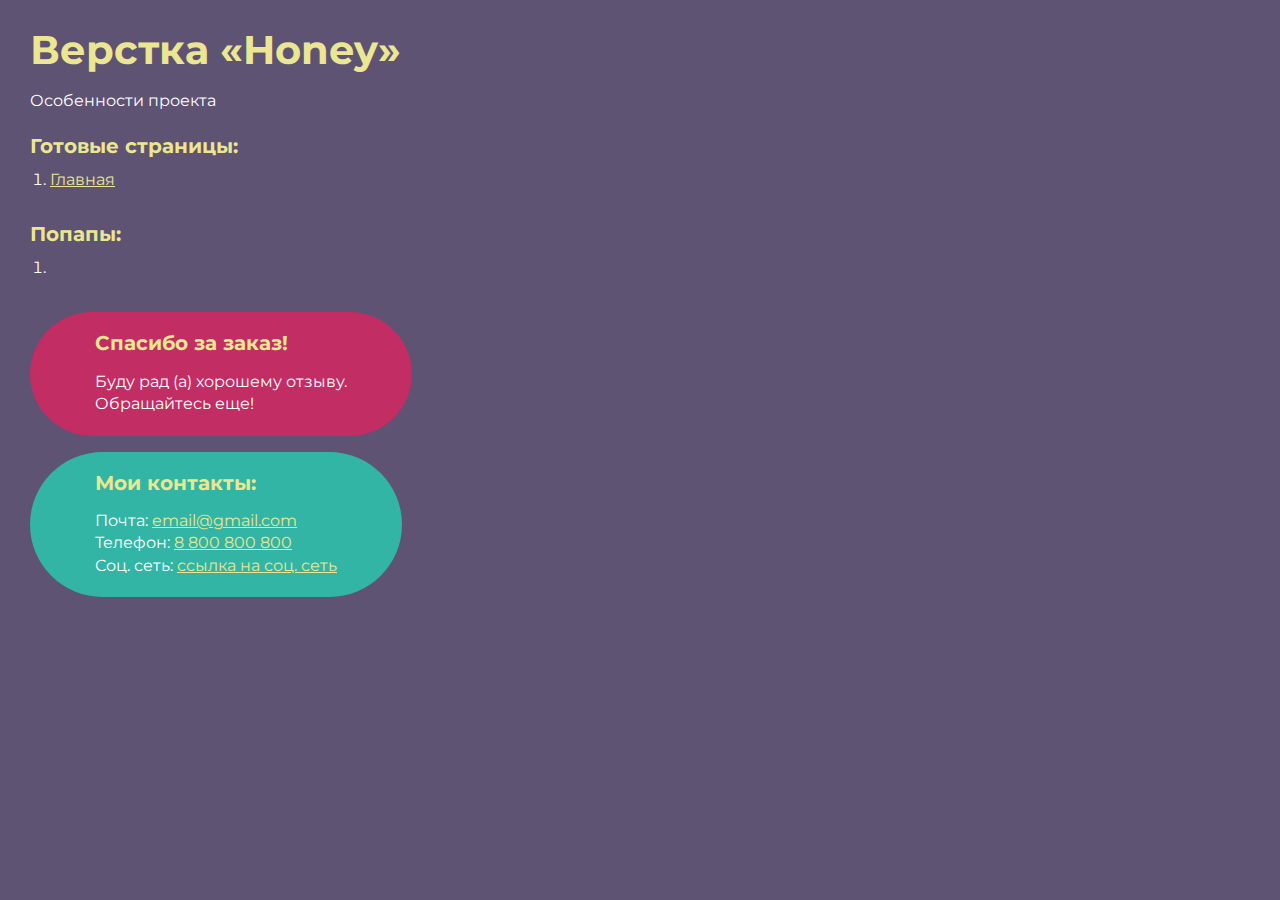
==== index.html @ f439eab4 "Add files via upload" ====
<!DOCTYPE html>
<html>

<head>
	<meta charset="UTF-8">
	<meta name="viewport" content="width=device-width, initial-scale=1.0">
	<title>Верстка «Honey»</title>
</head>

<body>
	<div class="rootpage">
		<h1>Верстка «Honey»</h1>
		<div class="rootpage__info">
			Особенности проекта
		</div>
		<h2>Готовые страницы:</h2>
		<ol class="rootpage__list">
			<li><a target="_blank" href="home.html">Главная</a></li>
		</ol>
		<h2>Попапы:</h2>
		<ol class="rootpage__list">
			<li><a target="_blank" href="home.html#"></a></li>
		</ol>
		<div class="rootpage__tnx">
			<h2>Спасибо за заказ!</h2>
			<p>Буду рад (а) хорошему отзыву.</p>
			<p>Обращайтесь еще!</p>
		</div>
		<div class="rootpage__contacts">
			<h2>Мои контакты:</h2>
			<p>Почта: <a href="mailto:email@gmail.com">email@gmail.com</a></p>
			<p>Телефон: <a href="tel:8800800800">8 800 800 800</a></p>
			<p>Соц. сеть: <a href="">ссылка на соц. сеть</a></p>
		</div>
	</div>
</body>
<style>
	@charset "UTF-8";
	@import url("https://fonts.googleapis.com/css?family=Montserrat:regular,700&display=swap");

	*,
	*::before,
	*::after {
		padding: 0px;
		margin: 0px;
		border: 0px;
		box-sizing: border-box;
	}

	html,
	body {
		height: 100%;
		margin: 0;
		padding: 0;
		min-width: 320px;
		width: 100%;
		color: #fff;
		background-color: #5e5373;
	}

	body {
		font-family: Montserrat;
		font-size: 100%;
		line-height: 1;
		font-size: 1rem;
	}

	a {
		text-decoration: underline;
		color: #ebe691
	}

	a:visited {
		text-decoration: underline;
		color: #aaa768;
	}

	a:hover {
		text-decoration: none;
	}

	ul li {
		list-style: none;
	}

	img {
		vertical-align: top;
	}

	.wrapper {
		width: 100%;
		min-height: 100%;
		overflow: hidden;
	}

	.rootpage {
		padding: 30px;
		display: flex;
		flex-direction: column;
		align-items: flex-start;
	}

	@media (max-width: 767px) {
		.rootpage {
			padding: 30px 15px;
		}
	}

	h1 {
		color: #ebe691;
		font-size: 2.5rem;
		margin: 0px 0px 1.25rem 0px;
	}

	@media (max-width: 767px) {
		h1 {
			font-size: 1.85rem;
			margin: 0px 0px 1.25rem 0px;
		}
	}

	h2 {
		color: #ebe691;
		font-size: 1.25rem;
		margin: 0px 0px 1rem 0px;
	}

	@media (max-width: 767px) {
		h2 {
			font-size: 1.125rem;
			margin: 0px 0px 1rem 0px;
		}
	}

	.rootpage__info {
		line-height: 140%;
		margin: 0px 0px 1.5rem 0px;
	}

	.rootpage__list {
		margin: 0px 0px 2.25rem 1.25rem;
	}

	.rootpage__list li:not(:last-child) {
		margin: 0px 0px 15px 0px;
	}

	.rootpage__contacts,
	.rootpage__tnx {
		border-radius: 200px;
		padding: 20px 65px;
		line-height: 140%;
	}

	@media (max-width: 767px) {

		.rootpage__contacts,
		.rootpage__tnx {
			border-radius: 40px;
			padding: 20px;
		}
	}

	.rootpage__contacts {
		background: #32b5a4;

	}

	.rootpage__contacts a {
		color: #ebe691;
	}

	.rootpage__tnx {
		background: #c22d63;
		margin: 0px 0px 1rem 0px;
	}
</style>

</html>
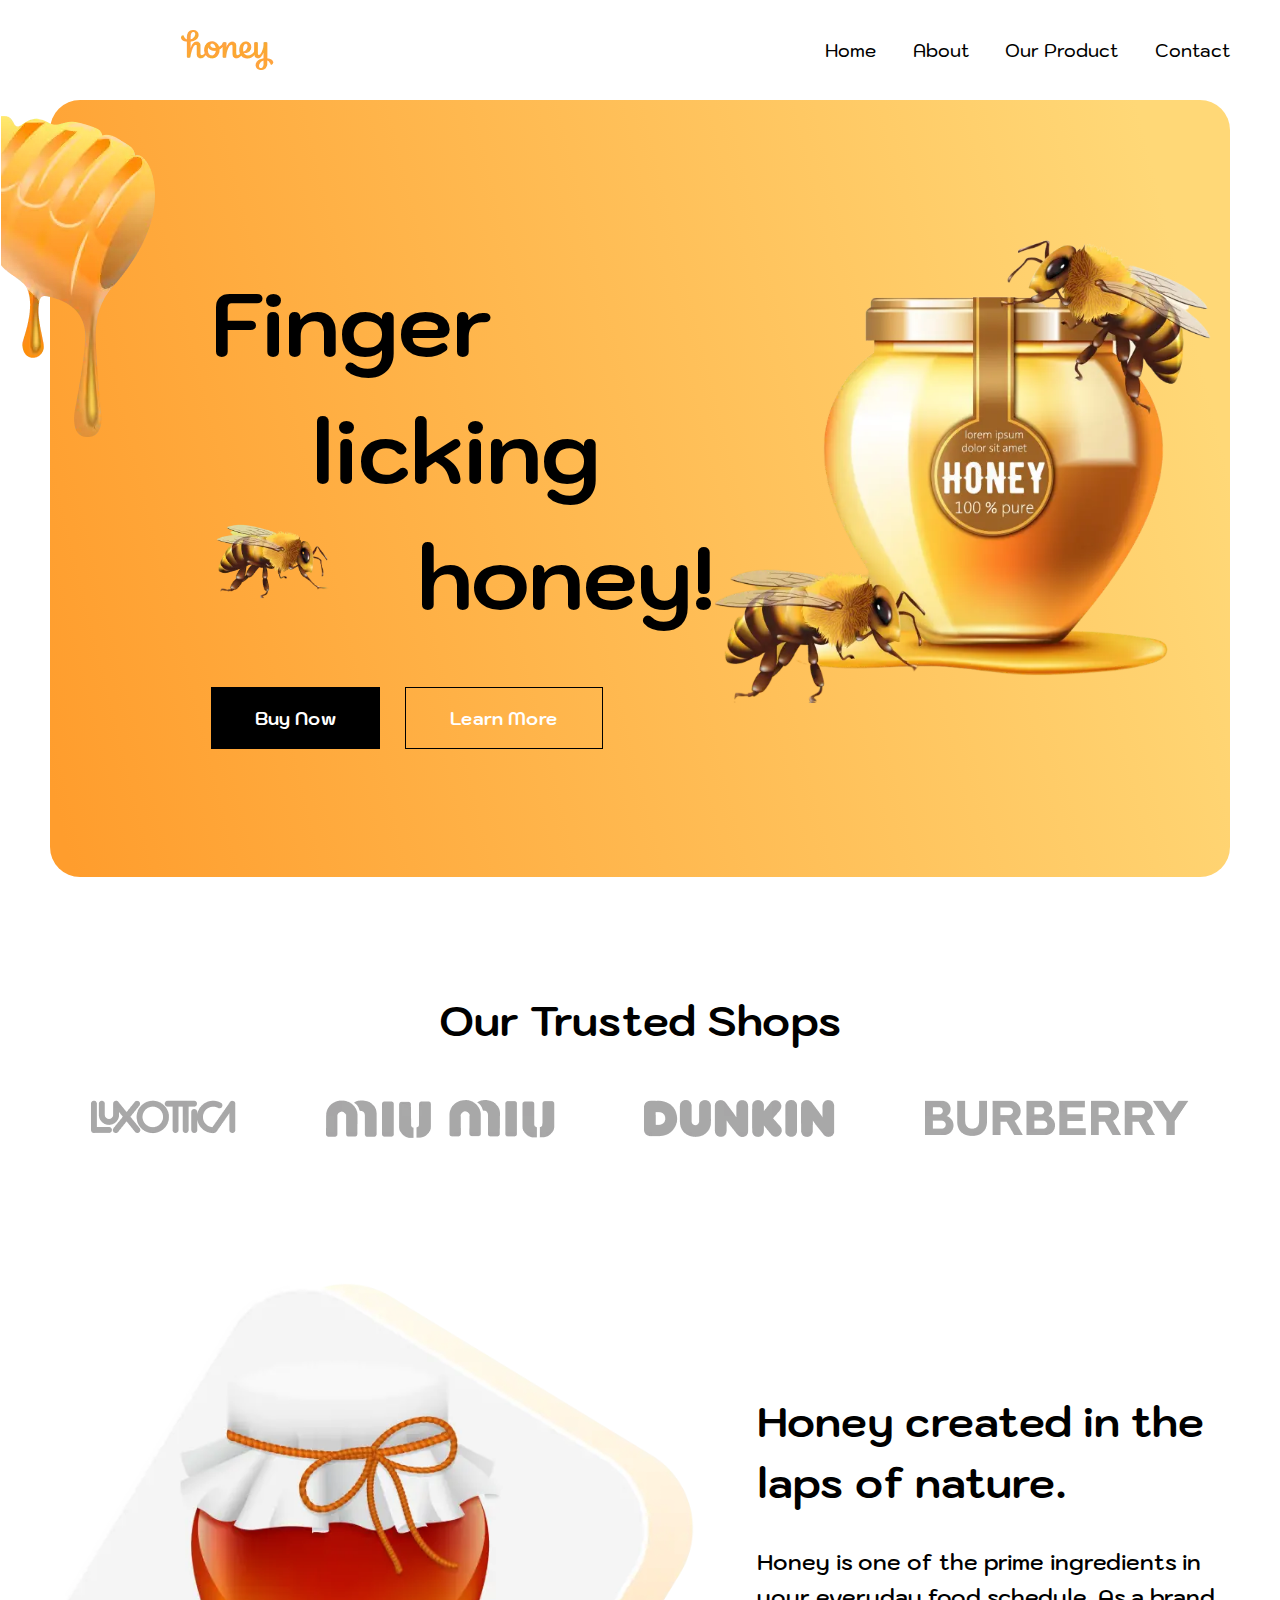
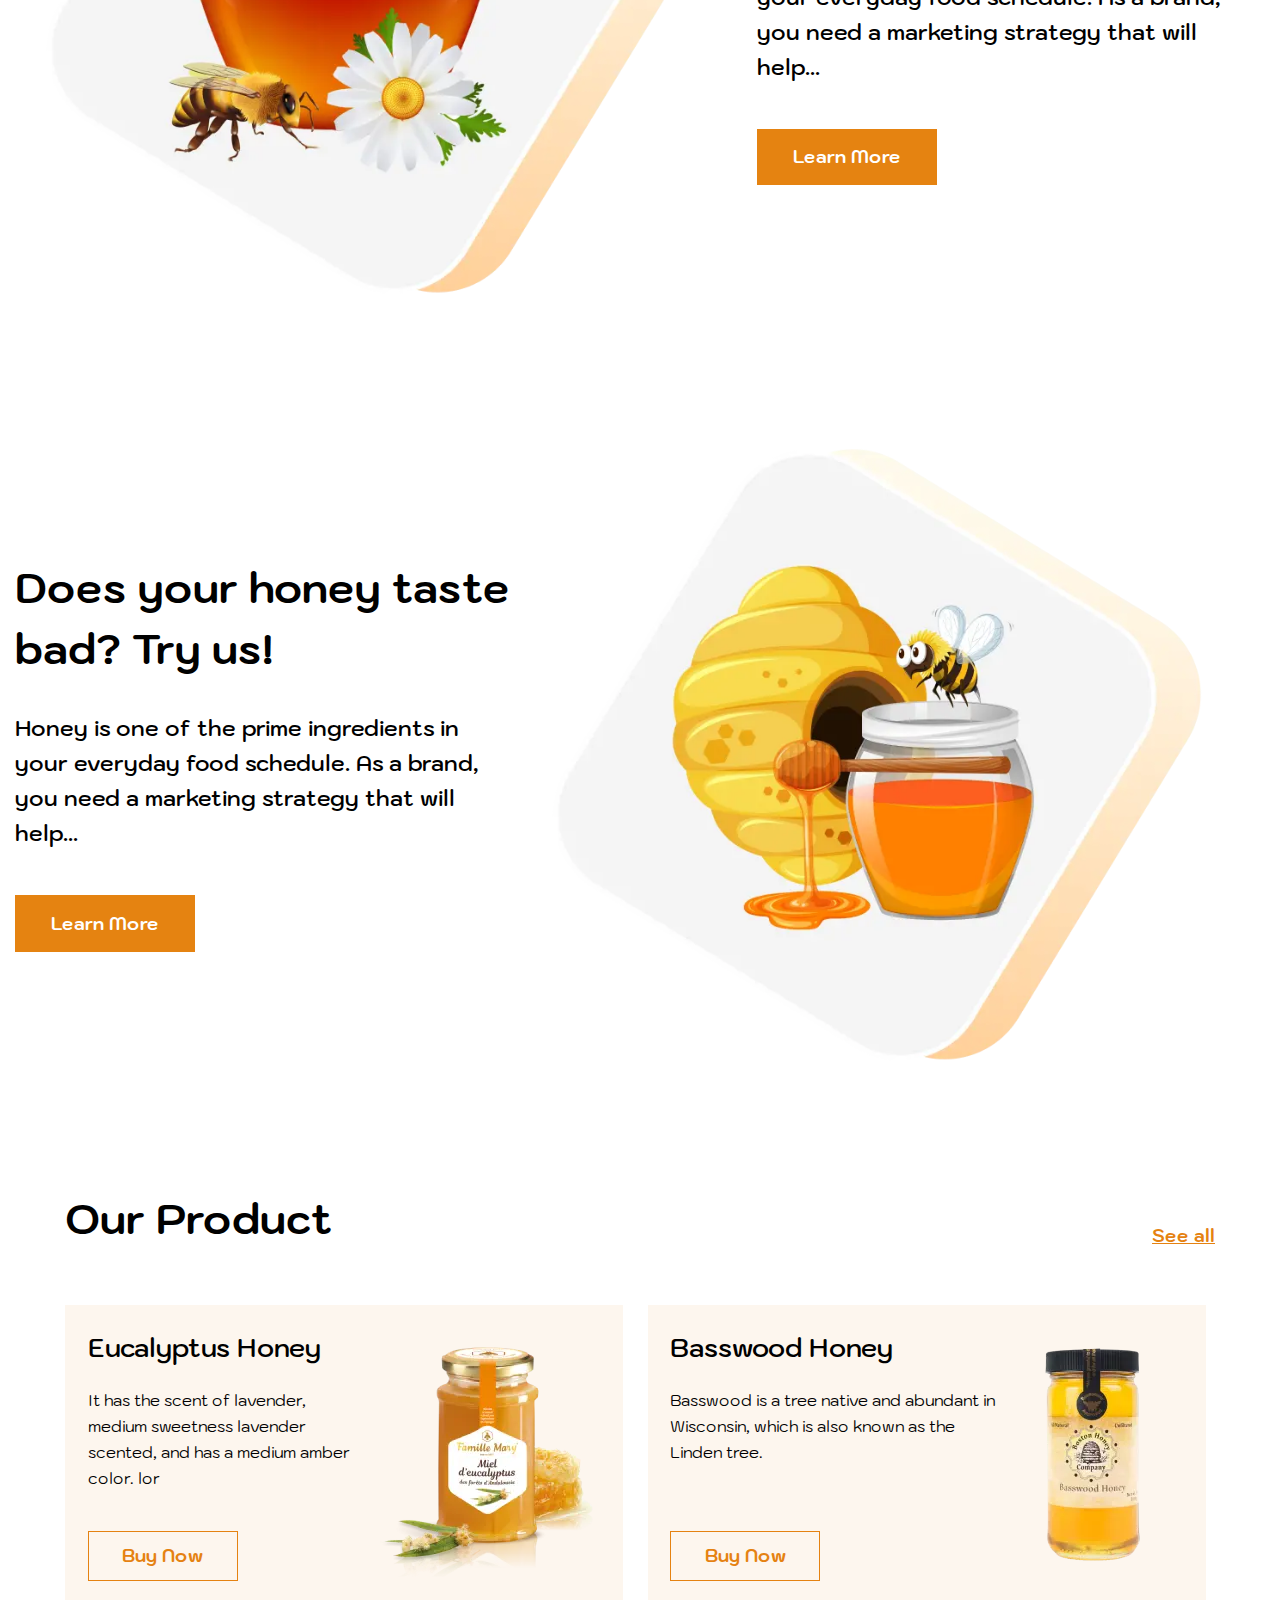
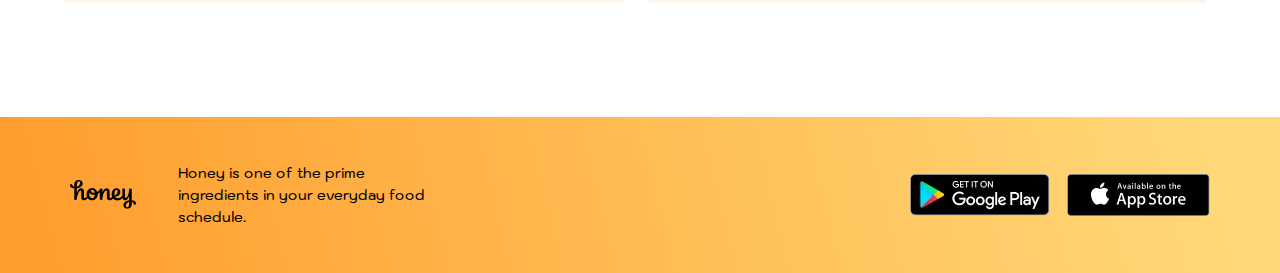
==== commit b12ac4ae: "Rename home.html to index.html" ====
--- a/index.html
+++ b/index.html
@@ -1,179 +1,180 @@
 <!DOCTYPE html>
-<html>
+<html lang="ru">
 
 <head>
+	<title>Главная</title>
 	<meta charset="UTF-8">
+	<meta name="format-detection" content="telephone=no">
+	<!-- <style>body{opacity: 0;}</style> -->
+	<link rel="stylesheet" href="css/style.min.css?_v=20220110150148">
+	<link rel="shortcut icon" href="favicon.ico">
+	<link rel="preconnect" href="https://fonts.googleapis.com">
+	<link rel="preconnect" href="https://fonts.gstatic.com" crossorigin>
+	<link href="https://fonts.googleapis.com/css2?family=Kodchasan:wght@500;600;700&display=swap&_v=20220110150148" rel="stylesheet">
+	<link rel="stylesheet" href="https://use.fontawesome.com/releases/v5.6.1/css/all.css?_v=20220110150148" integrity="sha384-gfdkjb5BdAXd+lj+gudLWI+BXq4IuLW5IT+brZEZsLFm++aCMlF1V92rMkPaX4PP" crossorigin="anonymous">
+	<!-- <meta name="robots" content="noindex, nofollow"> -->
 	<meta name="viewport" content="width=device-width, initial-scale=1.0">
-	<title>Верстка «Honey»</title>
 </head>
 
 <body>
-	<div class="rootpage">
-		<h1>Верстка «Honey»</h1>
-		<div class="rootpage__info">
-			Особенности проекта
-		</div>
-		<h2>Готовые страницы:</h2>
-		<ol class="rootpage__list">
-			<li><a target="_blank" href="home.html">Главная</a></li>
-		</ol>
-		<h2>Попапы:</h2>
-		<ol class="rootpage__list">
-			<li><a target="_blank" href="home.html#"></a></li>
-		</ol>
-		<div class="rootpage__tnx">
-			<h2>Спасибо за заказ!</h2>
-			<p>Буду рад (а) хорошему отзыву.</p>
-			<p>Обращайтесь еще!</p>
-		</div>
-		<div class="rootpage__contacts">
-			<h2>Мои контакты:</h2>
-			<p>Почта: <a href="mailto:email@gmail.com">email@gmail.com</a></p>
-			<p>Телефон: <a href="tel:8800800800">8 800 800 800</a></p>
-			<p>Соц. сеть: <a href="">ссылка на соц. сеть</a></p>
+	<div class="wrapper">
+		<header class="header">
+			<div class="header__container">
+				<div class="header__logo">
+					<picture><source srcset="img/header/Vector.webp"type="image/webp"><img src="img/header/Vector.png" alt=""></picture>
+				</div>
+				<button type="button" class="menu__icon icon-menu"><span></span></button>
+				<nav class="header__menu menu">
+					<ul class="menu__list">
+						<li class="menu__item"><a href="" class="menu__link">Home</a></li>
+						<li class="menu__item"><a href="" class="menu__link">About</a></li>
+						<li class="menu__item"><a href="" class="menu__link">Our Product</a></li>
+						<li class="menu__item"><a href="" class="menu__link">Contact</a></li>
+					</ul>
+				</nav>
+
+			</div>
+		</header>
+		<main class="page">
+			<div class="fullscreen">
+				<div class="fullscreen__container">
+					<picture><source srcset="img/header/med.webp"type="image/webp"><img src="img/header/med.png" alt="" class="fullscreen__honeycomb"></picture>
+					<div class="fullscreen__info info_fullscreen">
+						<div class="info_fullscreen__title">
+							<h1 class="title-top title">Finger</h1><br>
+							<h1 class="title title-center title ">licking</h1><br>
+							<div class="title-bottom">
+								<div><picture><source srcset="img/header/phela.webp"type="image/webp"><img src="img/header/phela.png" alt="" class="title-bottom__bee"></picture></div>
+								<h1 class="title">honey!
+								</h1>
+							</div>
+						</div>
+						<div class="info_fullscreen__btns">
+							<a href="" class="btn__buy btn">Buy Now</a>
+							<a href="" class="btn__learn btn">Learn More</a>
+						</div>
+					</div>
+					<div class="fullscreen__bg bg-fullscreen">
+						<div><picture><source srcset="img/header/honey.webp"type="image/webp"><img src="img/header/honey.png" alt="" class="bg-fullscreen__honey"></picture></div>
+					</div>
+				</div>
+
+			</div>
+			<div class="shops">
+				<div class="shops__container">
+					<div class="shops__title">
+						<h2>Our Trusted Shops</h2>
+					</div>
+					<div class="shops__brends">
+						<picture><source srcset="img/main/brend1.webp"type="image/webp"><img src="img/main/brend1.png" alt=""></picture>
+						<picture><source srcset="img/main/brend2.webp"type="image/webp"><img src="img/main/brend2.png" alt=""></picture>
+						<picture><source srcset="img/main/brend3.webp"type="image/webp"><img src="img/main/brend3.png" alt=""></picture>
+						<picture><source srcset="img/main/brend4.webp"type="image/webp"><img src="img/main/brend4.png" alt=""></picture>
+					</div>
+				</div>
+			</div>
+			<div class="honey-main">
+				<div class="honey-main__container">
+					<div class="honey-main__block">
+						<div class="honey-main__pic">
+							<picture><source srcset="img/main/pzdz.webp"type="image/webp"><img src="img/main/pzdz.png" alt=""></picture>
+						</div>
+						<div class="honey-main__info info-honeyMain">
+							<h3 class="info-honeyMain__title">Honey created in the laps of nature.</h3>
+							<p class="info-honeyMain__descr">Honey is one of the prime ingredients in your everyday food schedule. As a
+								brand, you need a marketing strategy that will help...</p>
+							<a href="" class=" info-honeyMain__btn">Learn More</a>
+						</div>
+
+					</div>
+					<div class="honey-main__block2">
+						<div class="honey-main__pic">
+							<picture><source srcset="img/main/pzdz2.webp"type="image/webp"><img src="img/main/pzdz2.png" alt=""></picture>
+						</div>
+						<div class="honey-main__info info-honeyMain">
+							<h3 class="info-honeyMain__title">Does your honey taste bad? Try us!
+							</h3>
+							<p class="info-honeyMain__descr">Honey is one of the prime ingredients in your everyday food schedule. As a brand, you need a marketing strategy that will help...</p>
+							<a href="" class=" info-honeyMain__btn">Learn More</a>
+						</div>
+
+					</div>
+				</div>
+
+			</div>
+			<div class="our-product">
+				<div class="our-product__container">
+					<div class="our-product__title">
+						<h3>Our Product</h3>
+						<a href="">See all</a>
+					</div>
+					<div class="our-product__goods goods">
+						<div class="goods__item item-good">
+							<div class="item-good__info
+            ">
+								<div class="item-good__title">
+									<span>Eucalyptus Honey</span>
+								</div>
+								<p class="item-good__descr">It has the scent of lavender, medium sweetness
+									lavender scented, and has a medium amber color.
+									lor</p>
+								<a href="" class="item-good__btn">Buy Now</a>
+							</div>
+							<div class="item-good__pic ">
+								<picture><source srcset="img/main/our1.webp"type="image/webp"><img src="img/main/our1.png" alt="" class="pic__Eucalyptus"></picture>
+							</div>
+						</div>
+						<div class="goods__item item-good">
+							<div class="item-good__info
+            ">
+								<div class="item-good__title">
+									<span>Basswood Honey</span>
+								</div>
+								<p class="item-good__descr ps">Basswood is a tree native and abundant in Wisconsin, which is also known as the Linden tree.
+
+								</p>
+								<a href="" class="item-good__btn">Buy Now</a>
+							</div>
+							<div class="item-good__pic pic ">
+								<picture><source srcset="img/main/our2.webp"type="image/webp"><img src="img/main/our2.png" alt="" class="pic__Basswood "></picture>
+							</div>
+						</div>
+					</div>
+				</div>
+			</div>
+		</main>
+		<footer class="footer">
+			<div class="footer__container">
+				<div class="footer__info footer-info">
+					<picture><source srcset="img/footer/logo.webp"type="image/webp"><img src="img/footer/logo.png" alt="" class="footer-info__logo"></picture>
+					<p class="footer-info__descr">Honey is one of the prime ingredients in your everyday food schedule. </p>
+				</div>
+				<ul class="footer__social-list">
+					<li><a href=""><i class="fab fa-facebook-f"></i></a></li>
+					<li><a href=""><i class="fab fa-twitter"></i></a></li>
+					<li><a href=""><i class="fab fa-google-plus-g"></i></a></li>
+					<li><a href=""><i class="fab fa-pinterest-p"></i></a></li>
+				</ul>
+				<div class="footer__apps">
+					<picture><source srcset="img/footer/googleplay.webp"type="image/webp"><img src="img/footer/googleplay.png" alt=""></picture>
+					<picture><source srcset="img/footer/appstore.webp"type="image/webp"><img src="img/footer/appstore.png" alt=""></picture>
+				</div>
+			</div>
+		</footer>
+	</div>
+	<!-- 
+<div id="popup" aria-hidden="true" class="popup">
+	<div class="popup__wrapper">
+		<div class="popup__content">
+			<button data-close type="button" class="popup__close">Закрыть</button>
+			<div class="popup__text">
+			</div>
 		</div>
 	</div>
+</div>
+ -->
+
+	<script src="js/app.min.js?_v=20220110150148"></script>
 </body>
-<style>
-	@charset "UTF-8";
-	@import url("https://fonts.googleapis.com/css?family=Montserrat:regular,700&display=swap");
 
-	*,
-	*::before,
-	*::after {
-		padding: 0px;
-		margin: 0px;
-		border: 0px;
-		box-sizing: border-box;
-	}
-
-	html,
-	body {
-		height: 100%;
-		margin: 0;
-		padding: 0;
-		min-width: 320px;
-		width: 100%;
-		color: #fff;
-		background-color: #5e5373;
-	}
-
-	body {
-		font-family: Montserrat;
-		font-size: 100%;
-		line-height: 1;
-		font-size: 1rem;
-	}
-
-	a {
-		text-decoration: underline;
-		color: #ebe691
-	}
-
-	a:visited {
-		text-decoration: underline;
-		color: #aaa768;
-	}
-
-	a:hover {
-		text-decoration: none;
-	}
-
-	ul li {
-		list-style: none;
-	}
-
-	img {
-		vertical-align: top;
-	}
-
-	.wrapper {
-		width: 100%;
-		min-height: 100%;
-		overflow: hidden;
-	}
-
-	.rootpage {
-		padding: 30px;
-		display: flex;
-		flex-direction: column;
-		align-items: flex-start;
-	}
-
-	@media (max-width: 767px) {
-		.rootpage {
-			padding: 30px 15px;
-		}
-	}
-
-	h1 {
-		color: #ebe691;
-		font-size: 2.5rem;
-		margin: 0px 0px 1.25rem 0px;
-	}
-
-	@media (max-width: 767px) {
-		h1 {
-			font-size: 1.85rem;
-			margin: 0px 0px 1.25rem 0px;
-		}
-	}
-
-	h2 {
-		color: #ebe691;
-		font-size: 1.25rem;
-		margin: 0px 0px 1rem 0px;
-	}
-
-	@media (max-width: 767px) {
-		h2 {
-			font-size: 1.125rem;
-			margin: 0px 0px 1rem 0px;
-		}
-	}
-
-	.rootpage__info {
-		line-height: 140%;
-		margin: 0px 0px 1.5rem 0px;
-	}
-
-	.rootpage__list {
-		margin: 0px 0px 2.25rem 1.25rem;
-	}
-
-	.rootpage__list li:not(:last-child) {
-		margin: 0px 0px 15px 0px;
-	}
-
-	.rootpage__contacts,
-	.rootpage__tnx {
-		border-radius: 200px;
-		padding: 20px 65px;
-		line-height: 140%;
-	}
-
-	@media (max-width: 767px) {
-
-		.rootpage__contacts,
-		.rootpage__tnx {
-			border-radius: 40px;
-			padding: 20px;
-		}
-	}
-
-	.rootpage__contacts {
-		background: #32b5a4;
-
-	}
-
-	.rootpage__contacts a {
-		color: #ebe691;
-	}
-
-	.rootpage__tnx {
-		background: #c22d63;
-		margin: 0px 0px 1rem 0px;
-	}
-</style>
-
-</html>+</html>
--- a/css/style.min.css
+++ b/css/style.min.css
@@ -0,0 +1 @@
+@charset "UTF-8";*{padding:0;margin:0;border:0}*,:after,:before{-webkit-box-sizing:border-box;box-sizing:border-box}body,html{height:100%;min-width:320px}body{color:#000;line-height:1;font-family:Kodchasan;font-size:.875rem;-ms-text-size-adjust:100%;-moz-text-size-adjust:100%;-webkit-text-size-adjust:100%;-webkit-font-smoothing:antialiased;-moz-osx-font-smoothing:grayscale}button,input,textarea{font-family:Kodchasan;font-size:inherit}button{cursor:pointer;color:inherit;background-color:inherit}a{color:inherit}a:link,a:visited{text-decoration:none}a:hover{text-decoration:none}ul li{list-style:none}img{vertical-align:top}h1,h2,h3,h4,h5,h6{font-weight:inherit;font-size:inherit}.lock body{overflow:hidden;-ms-touch-action:none;touch-action:none}.wrapper{min-height:100%;display:-webkit-box;display:-ms-flexbox;display:flex;-webkit-box-orient:vertical;-webkit-box-direction:normal;-ms-flex-direction:column;flex-direction:column;overflow:hidden}.wrapper>main{-webkit-box-flex:1;-ms-flex:1 1 auto;flex:1 1 auto}.wrapper>*{min-width:0}[class*=__container]{max-width:93.75rem;-webkit-box-sizing:content-box;box-sizing:content-box;margin:0 auto;padding:0 .9375rem}[class*=-ibg]{position:relative}[class*=-ibg] img{position:absolute;width:100%;height:100%;top:0;left:0;-o-object-fit:cover;object-fit:cover}[class*=-ibg_contain] img{-o-object-fit:contain;object-fit:contain}.header__container{padding:1.875rem 3.125rem;display:-webkit-box;display:-ms-flexbox;display:flex;-webkit-box-align:center;-ms-flex-align:center;align-items:center;-webkit-box-pack:justify;-ms-flex-pack:justify;justify-content:space-between}.header__logo{display:-webkit-box;display:-ms-flexbox;display:flex;-webkit-box-flex:0;-ms-flex:0 1 30%;flex:0 1 30%;-webkit-box-pack:center;-ms-flex-pack:center;justify-content:center}.menu__list{display:-webkit-box;display:-ms-flexbox;display:flex;-ms-flex-wrap:wrap;flex-wrap:wrap;-webkit-box-pack:center;-ms-flex-pack:center;justify-content:center;-webkit-box-flex:1;-ms-flex:1 1 auto;flex:1 1 auto}.menu__link{font-size:1.125rem;font-weight:500;line-height:1.2777777778;-webkit-transition:all .3s ease;-o-transition:all .3s ease;transition:all .3s ease}.menu__link:hover{font-weight:700}.footer{background:-o-linear-gradient(13.98deg,#ff9d2d 1.66%,#ffd877 93.21%);background:linear-gradient(76.02deg,#ff9d2d 1.66%,#ffd877 93.21%)}.footer__container{padding:2.8125rem .9375rem;display:-webkit-box;display:-ms-flexbox;display:flex;-webkit-box-pack:justify;-ms-flex-pack:justify;justify-content:space-between;-webkit-box-align:center;-ms-flex-align:center;align-items:center;max-width:71.25rem;position:relative}.footer__info{display:-webkit-box;display:-ms-flexbox;display:flex;-webkit-box-align:center;-ms-flex-align:center;align-items:center}.footer-info__descr{font-weight:500;line-height:22px}.footer__social-list{display:-webkit-box;display:-ms-flexbox;display:flex}.fab{font-size:30px;color:#000;-webkit-transition:all .3s ease;-o-transition:all .3s ease;transition:all .3s ease}.fab:hover{color:#003cff}.footer__apps{display:-webkit-box;display:-ms-flexbox;display:flex;gap:1.25rem}.footer__apps img{width:100%;-webkit-transition:all .3s ease;-o-transition:all .3s ease;transition:all .3s ease}.footer__apps img:hover{cursor:pointer}.fullscreen{padding:0 3.125rem}.fullscreen__container{padding:5.625rem .625rem 5.625rem 4.875rem;display:-webkit-box;display:-ms-flexbox;display:flex;background:-o-linear-gradient(13.98deg,#ff9d2d 1.66%,#ffd877 93.21%);background:linear-gradient(76.02deg,#ff9d2d 1.66%,#ffd877 93.21%);border-radius:30px;position:relative}.fullscreen__container .fullscreen__honeycomb{position:absolute;left:-49px;top:15px}.info_fullscreen__title{position:relative}.info_fullscreen__title .title{font-weight:700}.info_fullscreen__title .title-center{margin-left:6.25rem}.info_fullscreen__title .title-bottom{display:-webkit-box;display:-ms-flexbox;display:flex}.info_fullscreen__title .title-bottom .title-bottom__bee{width:100%;min-width:7.5rem;height:auto;position:relative}.fullscreen__bg{padding-top:2.1875rem;display:-webkit-box;display:-ms-flexbox;display:flex;-webkit-box-pack:center;-ms-flex-pack:center;justify-content:center}.fullscreen__bg .bg-fullscreen__honey{width:100%}.info_fullscreen__btns{display:-webkit-box;display:-ms-flexbox;display:flex;padding-bottom:2.375rem}.info_fullscreen__btns .btn{display:-webkit-box;display:-ms-flexbox;display:flex;-webkit-box-align:center;-ms-flex-align:center;align-items:center;-webkit-box-pack:center;-ms-flex-pack:center;justify-content:center;text-align:center;font-size:1.125rem;font-weight:700;line-height:29px;-webkit-transition:all .3s ease;-o-transition:all .3s ease;transition:all .3s ease}.info_fullscreen__btns .btn__buy{background-color:#000;color:#fff}.info_fullscreen__btns .btn__buy:hover{opacity:.9;background-color:inherit;outline:2px solid #fff;color:#000}.btn__learn{background:0 0;color:#fff;border:1px solid #000}.btn__learn:hover{opacity:.9;outline:2px solid #fff;border:none;background-color:#9f4b12}.shops__container{display:-webkit-box;display:-ms-flexbox;display:flex;text-align:left;-webkit-box-orient:vertical;-webkit-box-direction:normal;-ms-flex-direction:column;flex-direction:column}.shops__container .shops__title h2{font-weight:700;text-align:center}.shops__brends{display:-webkit-box;display:-ms-flexbox;display:flex;-ms-flex-wrap:wrap;flex-wrap:wrap;-webkit-box-pack:center;-ms-flex-pack:center;justify-content:center}.honey-main__container{max-width:88.125rem}.honey-main__block{display:-webkit-box;display:-ms-flexbox;display:flex;-webkit-box-align:center;-ms-flex-align:center;align-items:center}.honey-main__block2{display:-webkit-box;display:-ms-flexbox;display:flex;-webkit-box-align:center;-ms-flex-align:center;align-items:center;-webkit-box-orient:horizontal;-webkit-box-direction:reverse;-ms-flex-direction:row-reverse;flex-direction:row-reverse}.honey-main__pic{margin-right:2rem;-webkit-box-flex:0;-ms-flex:0 1 86%;flex:0 1 86%}.honey-main__pic img{width:100%}.info-honeyMain__title{margin-bottom:1.875rem;font-weight:700}.info-honeyMain__descr{margin-bottom:2.8125rem;font-size:22px;font-weight:600;line-height:35px}.info-honeyMain__btn{display:inline-block;background:#e58311;color:#fff;font-size:1.125rem;font-weight:700;line-height:1.8125rem;-webkit-transition:all .3s ease;-o-transition:all .3s ease;transition:all .3s ease}.info-honeyMain__btn:hover{background-color:#fd5f20}.our-product__container{max-width:71.875rem}.our-product__title{margin-bottom:3.125rem;display:-webkit-box;display:-ms-flexbox;display:flex;-webkit-box-pack:justify;-ms-flex-pack:justify;justify-content:space-between;-webkit-box-align:center;-ms-flex-align:center;align-items:center}.our-product__title h3{font-weight:700;line-height:72px}.our-product__title a{padding-top:2.125rem;font-size:18px;font-weight:700;color:#e58211;-webkit-text-decoration-line:underline;text-decoration-line:underline;-webkit-transition:all .3s ease;-o-transition:all .3s ease;transition:all .3s ease}.our-product__title a:hover{color:#000}.our-product__goods{display:-webkit-box;display:-ms-flexbox;display:flex}.goods__item{width:34.875rem;display:-webkit-box;display:-ms-flexbox;display:flex;-webkit-box-pack:justify;-ms-flex-pack:justify;justify-content:space-between;background:#fdf6ee}.item-good__info{display:-webkit-box;display:-ms-flexbox;display:flex;-webkit-box-orient:vertical;-webkit-box-direction:normal;-ms-flex-direction:column;flex-direction:column}.item-good__title span{display:block;margin-bottom:1.25rem;font-weight:600;line-height:39px}.item-good__descr{margin-bottom:2.5rem;max-width:326px;min-width:230px;height:30%;display:-webkit-box;display:-ms-flexbox;display:flex;-webkit-box-flex:1;-ms-flex:1;flex:1;font-size:16px;line-height:26px}.item-good__btn{width:150px;height:50px;padding:10px 20px;display:-webkit-box;display:-ms-flexbox;display:flex;-webkit-box-pack:center;-ms-flex-pack:center;justify-content:center;-webkit-box-align:center;-ms-flex-align:center;align-items:center;font-size:18px;font-weight:700;color:#e58211;border:1px solid #e58211;-webkit-transition:all .3s ease;-o-transition:all .3s ease;transition:all .3s ease}.item-good__btn:hover{background-color:#e58211;color:#fff}.item-good__pic{display:-webkit-box;display:-ms-flexbox;display:flex;-webkit-box-align:center;-ms-flex-align:center;align-items:center;text-align:center}.item-good__pic .pic__Basswood{margin-right:2.5rem}@media (min-width:95.625em){.header__logo{gap:2.5625rem}.menu__list{gap:2.5625rem}.footer__info{margin-right:5.5rem}.footer-info__logo{margin-right:3.125rem}.footer-info__descr{width:16.8125rem}.footer__social-list{margin-right:10.875rem}.footer__social-list{gap:2.5rem}.footer__apps{gap:1.25rem}.fullscreen{padding-bottom:8.125rem}.fullscreen__info{padding-left:6.25rem}.info_fullscreen__title{padding-top:5.75rem}.info_fullscreen__title{margin-bottom:4.0625rem}.info_fullscreen__title .title{font-size:6.25rem}.info_fullscreen__title .title{line-height:8.125rem}.info_fullscreen__title .title-bottom{gap:6.25rem}.info_fullscreen__btns{gap:1.8125rem}.info_fullscreen__btns .btn{padding-top:1.0625rem}.info_fullscreen__btns .btn{padding-bottom:1.0625rem}.info_fullscreen__btns .btn{padding-left:3.125rem}.info_fullscreen__btns .btn{padding-right:3.125rem}.shops{padding-bottom:8.125rem}.shops__container .shops__title h2{margin-bottom:3.3125rem}.shops__container .shops__title h2{font-size:2.8125rem}.shops__container .shops__title h2{line-height:4.5rem}.shops__brends{gap:6.5625rem}.honey-main{padding-bottom:6.3125rem}.honey-main__block{margin-bottom:6.375rem}.info-honeyMain__title{font-size:2.8125rem}.info-honeyMain__title{line-height:4.0625rem}.info-honeyMain__descr{width:32.5rem}.info-honeyMain__btn{padding-top:.9375rem}.info-honeyMain__btn{padding-bottom:.9375rem}.info-honeyMain__btn{padding-left:2.5rem}.info-honeyMain__btn{padding-right:2.5rem}.our-product{padding-bottom:8.125rem}.our-product__title h3{font-size:2.8125rem}.our-product__goods{gap:1.875rem}.goods__item{padding:1.75rem}.item-good__title span{font-size:1.75rem}}@media (max-width:1200px){.fullscreen__info{padding:0}}@media (max-width:20em){.header__logo{gap:.00000625rem}.menu__list{gap:1.25rem}.footer__info{margin-right:.625rem}.footer-info__logo{margin-right:.625rem}.footer-info__descr{width:11.25rem}.footer__social-list{margin-right:.625rem}.footer__social-list{gap:.625rem}.footer__apps{gap:.3125rem}.fullscreen{padding-bottom:1.875rem}.fullscreen__info{padding-left:1.25rem}.info_fullscreen__title{padding-top:1.25rem}.info_fullscreen__title{margin-bottom:.9375rem}.info_fullscreen__title .title{font-size:2.8125rem}.info_fullscreen__title .title{line-height:2.8125rem}.info_fullscreen__title .title-bottom{gap:2.1875rem}.info_fullscreen__btns{gap:.625rem}.info_fullscreen__btns .btn{padding-top:.625rem}.info_fullscreen__btns .btn{padding-bottom:.625rem}.info_fullscreen__btns .btn{padding-left:1.25rem}.info_fullscreen__btns .btn{padding-right:1.25rem}.shops{padding-bottom:3.125rem}.shops__container .shops__title h2{margin-bottom:1.25rem}.shops__container .shops__title h2{font-size:1.875rem}.shops__container .shops__title h2{line-height:3.125rem}.shops__brends{gap:1.875rem}.honey-main{padding-bottom:3.125rem}.honey-main__block{margin-bottom:3.125rem}.info-honeyMain__title{font-size:1.875rem}.info-honeyMain__title{line-height:2.8125rem}.info-honeyMain__descr{width:18.75rem}.info-honeyMain__btn{padding-top:.625rem}.info-honeyMain__btn{padding-bottom:.625rem}.info-honeyMain__btn{padding-left:1.25rem}.info-honeyMain__btn{padding-right:1.25rem}.our-product{padding-bottom:3.125rem}.our-product__title h3{font-size:1.875rem}.our-product__goods{gap:.3125rem}.goods__item{padding:.125rem}.item-good__title span{font-size:1.125rem}}@media (max-width:61.99875em){.footer__container{-webkit-box-orient:vertical;-webkit-box-direction:normal;-ms-flex-direction:column;flex-direction:column;-webkit-box-align:center;-ms-flex-align:center;align-items:center;gap:30px}.footer__info{-webkit-box-pack:center;-ms-flex-pack:center;justify-content:center;gap:40px;margin:0}.footer-info__logo{gap:0}.footer-info__descr{max-width:70%}.footer__social-list{margin:0;gap:50px;-webkit-box-pack:center;-ms-flex-pack:center;justify-content:center}.fullscreen{padding-left:0;padding-right:0}.fullscreen__container .fullscreen__honeycomb{left:0}.fullscreen__container{padding:1.25rem .625rem;-webkit-box-orient:vertical;-webkit-box-direction:normal;-ms-flex-direction:column;flex-direction:column;border-radius:0}.fullscreen__info{display:-webkit-box;display:-ms-flexbox;display:flex;-webkit-box-orient:vertical;-webkit-box-direction:normal;-ms-flex-direction:column;flex-direction:column;-webkit-box-pack:center;-ms-flex-pack:center;justify-content:center}.info_fullscreen__title{display:-webkit-box;display:-ms-flexbox;display:flex;-webkit-box-orient:vertical;-webkit-box-direction:normal;-ms-flex-direction:column;flex-direction:column;-webkit-box-pack:center;-ms-flex-pack:center;justify-content:center;-webkit-box-align:center;-ms-flex-align:center;align-items:center}.info_fullscreen__title .title-bottom .title-bottom__bee{width:6.25rem}.fullscreen__bg{padding:0}.info_fullscreen__btns{-webkit-box-pack:center;-ms-flex-pack:center;justify-content:center}.honey-main__block{-webkit-box-orient:vertical;-webkit-box-direction:reverse;-ms-flex-direction:column-reverse;flex-direction:column-reverse;text-align:center}.honey-main__block2{-webkit-box-orient:vertical;-webkit-box-direction:reverse;-ms-flex-direction:column-reverse;flex-direction:column-reverse;text-align:center}.honey-main__pic{margin:0}.honey-main__info{text-align:center}.info-honeyMain__title{width:100%;text-align:center}.info-honeyMain__descr{width:100%}.our-product__title{-webkit-box-orient:vertical;-webkit-box-direction:normal;-ms-flex-direction:column;flex-direction:column;-webkit-box-align:center;-ms-flex-align:center;align-items:center}.our-product__goods{-webkit-box-orient:vertical;-webkit-box-direction:normal;-ms-flex-direction:column;flex-direction:column;-webkit-box-align:center;-ms-flex-align:center;align-items:center}.goods__item{max-width:36.5625rem;-webkit-box-pack:justify;-ms-flex-pack:justify;justify-content:space-between;gap:20px;width:100%}.item-good__info{-webkit-box-align:center;-ms-flex-align:center;align-items:center}}@media (max-width:47.99875em){.header__container{-webkit-box-orient:vertical;-webkit-box-direction:normal;-ms-flex-direction:column;flex-direction:column;padding:.9375rem .9375rem}.header__logo{margin-bottom:20px}.fullscreen__container .fullscreen__honeycomb{display:none}.goods__item{padding:.625rem;-webkit-box-orient:vertical;-webkit-box-direction:normal;-ms-flex-direction:column;flex-direction:column;-webkit-box-pack:center;-ms-flex-pack:center;justify-content:center;-webkit-box-align:center;-ms-flex-align:center;align-items:center;border:2px solid #ffa436}.item-good__pic .pic__Basswood{margin:0}}@media (max-width:29.99875em){.item-good__descr{text-align:center}}@media (min-width:20em) and (max-width:95.625em){.header__logo{gap:clamp(.00000625rem ,-.6776780475rem + 3.3884214876vw ,2.5625rem)}.menu__list{gap:clamp(1.25rem ,.902892562rem + 1.7355371901vw ,2.5625rem)}.footer__info{margin-right:clamp(.625rem ,-.6642561983rem + 6.4462809917vw ,5.5rem)}.footer-info__logo{margin-right:clamp(.625rem ,-.0361570248rem + 3.305785124vw ,3.125rem)}.footer-info__descr{width:clamp(11.25rem ,9.7789256198rem + 7.3553719008vw ,16.8125rem)}.footer__social-list{margin-right:clamp(.625rem ,-2.0857438017rem + 13.5537190083vw ,10.875rem)}.footer__social-list{gap:clamp(.625rem ,.1291322314rem + 2.479338843vw ,2.5rem)}.footer__apps{gap:clamp(.3125rem ,.0645661157rem + 1.2396694215vw ,1.25rem)}.fullscreen{padding-bottom:clamp(1.875rem ,.222107438rem + 8.2644628099vw ,8.125rem)}.fullscreen__info{padding-left:clamp(1.25rem ,-.0723140496rem + 6.6115702479vw ,6.25rem)}.info_fullscreen__title{padding-top:clamp(1.25rem ,.0599173554rem + 5.9504132231vw ,5.75rem)}.info_fullscreen__title{margin-bottom:clamp(.9375rem ,.111053719rem + 4.132231405vw ,4.0625rem)}.info_fullscreen__title .title{font-size:clamp(2.8125rem ,1.9034090909rem + 4.5454545455vw ,6.25rem)}.info_fullscreen__title .title{line-height:clamp(2.8125rem ,1.4075413223rem + 7.0247933884vw ,8.125rem)}.info_fullscreen__title .title-bottom{gap:clamp(2.1875rem ,1.1131198347rem + 5.3719008264vw ,6.25rem)}.info_fullscreen__btns{gap:clamp(.625rem ,.3109504132rem + 1.5702479339vw ,1.8125rem)}.info_fullscreen__btns .btn{padding-top:clamp(.625rem ,.5092975207rem + .5785123967vw ,1.0625rem)}.info_fullscreen__btns .btn{padding-bottom:clamp(.625rem ,.5092975207rem + .5785123967vw ,1.0625rem)}.info_fullscreen__btns .btn{padding-left:clamp(1.25rem ,.7541322314rem + 2.479338843vw ,3.125rem)}.info_fullscreen__btns .btn{padding-right:clamp(1.25rem ,.7541322314rem + 2.479338843vw ,3.125rem)}.shops{padding-bottom:clamp(3.125rem ,1.8026859504rem + 6.6115702479vw ,8.125rem)}.shops__container .shops__title h2{margin-bottom:clamp(1.25rem ,.7045454545rem + 2.7272727273vw ,3.3125rem)}.shops__container .shops__title h2{font-size:clamp(1.875rem ,1.6270661157rem + 1.2396694215vw ,2.8125rem)}.shops__container .shops__title h2{line-height:clamp(3.125rem ,2.7613636364rem + 1.8181818182vw ,4.5rem)}.shops__brends{gap:clamp(1.875rem ,.6353305785rem + 6.1983471074vw ,6.5625rem)}.honey-main{padding-bottom:clamp(3.125rem ,2.2820247934rem + 4.2148760331vw ,6.3125rem)}.honey-main__block{margin-bottom:clamp(3.125rem ,2.2654958678rem + 4.2975206612vw ,6.375rem)}.info-honeyMain__title{font-size:clamp(1.875rem ,1.6270661157rem + 1.2396694215vw ,2.8125rem)}.info-honeyMain__title{line-height:clamp(2.8125rem ,2.4819214876rem + 1.652892562vw ,4.0625rem)}.info-honeyMain__descr{width:clamp(18.75rem ,15.1136363636rem + 18.1818181818vw ,32.5rem)}.info-honeyMain__btn{padding-top:clamp(.625rem ,.5423553719rem + .4132231405vw ,.9375rem)}.info-honeyMain__btn{padding-bottom:clamp(.625rem ,.5423553719rem + .4132231405vw ,.9375rem)}.info-honeyMain__btn{padding-left:clamp(1.25rem ,.9194214876rem + 1.652892562vw ,2.5rem)}.info-honeyMain__btn{padding-right:clamp(1.25rem ,.9194214876rem + 1.652892562vw ,2.5rem)}.our-product{padding-bottom:clamp(3.125rem ,1.8026859504rem + 6.6115702479vw ,8.125rem)}.our-product__title h3{font-size:clamp(1.875rem ,1.6270661157rem + 1.2396694215vw ,2.8125rem)}.our-product__goods{gap:clamp(.3125rem ,-.1007231405rem + 2.0661157025vw ,1.875rem)}.goods__item{padding:clamp(.125rem ,-.3047520661rem + 2.1487603306vw ,1.75rem)}.item-good__title span{font-size:clamp(1.125rem ,.9597107438rem + .826446281vw ,1.75rem)}}